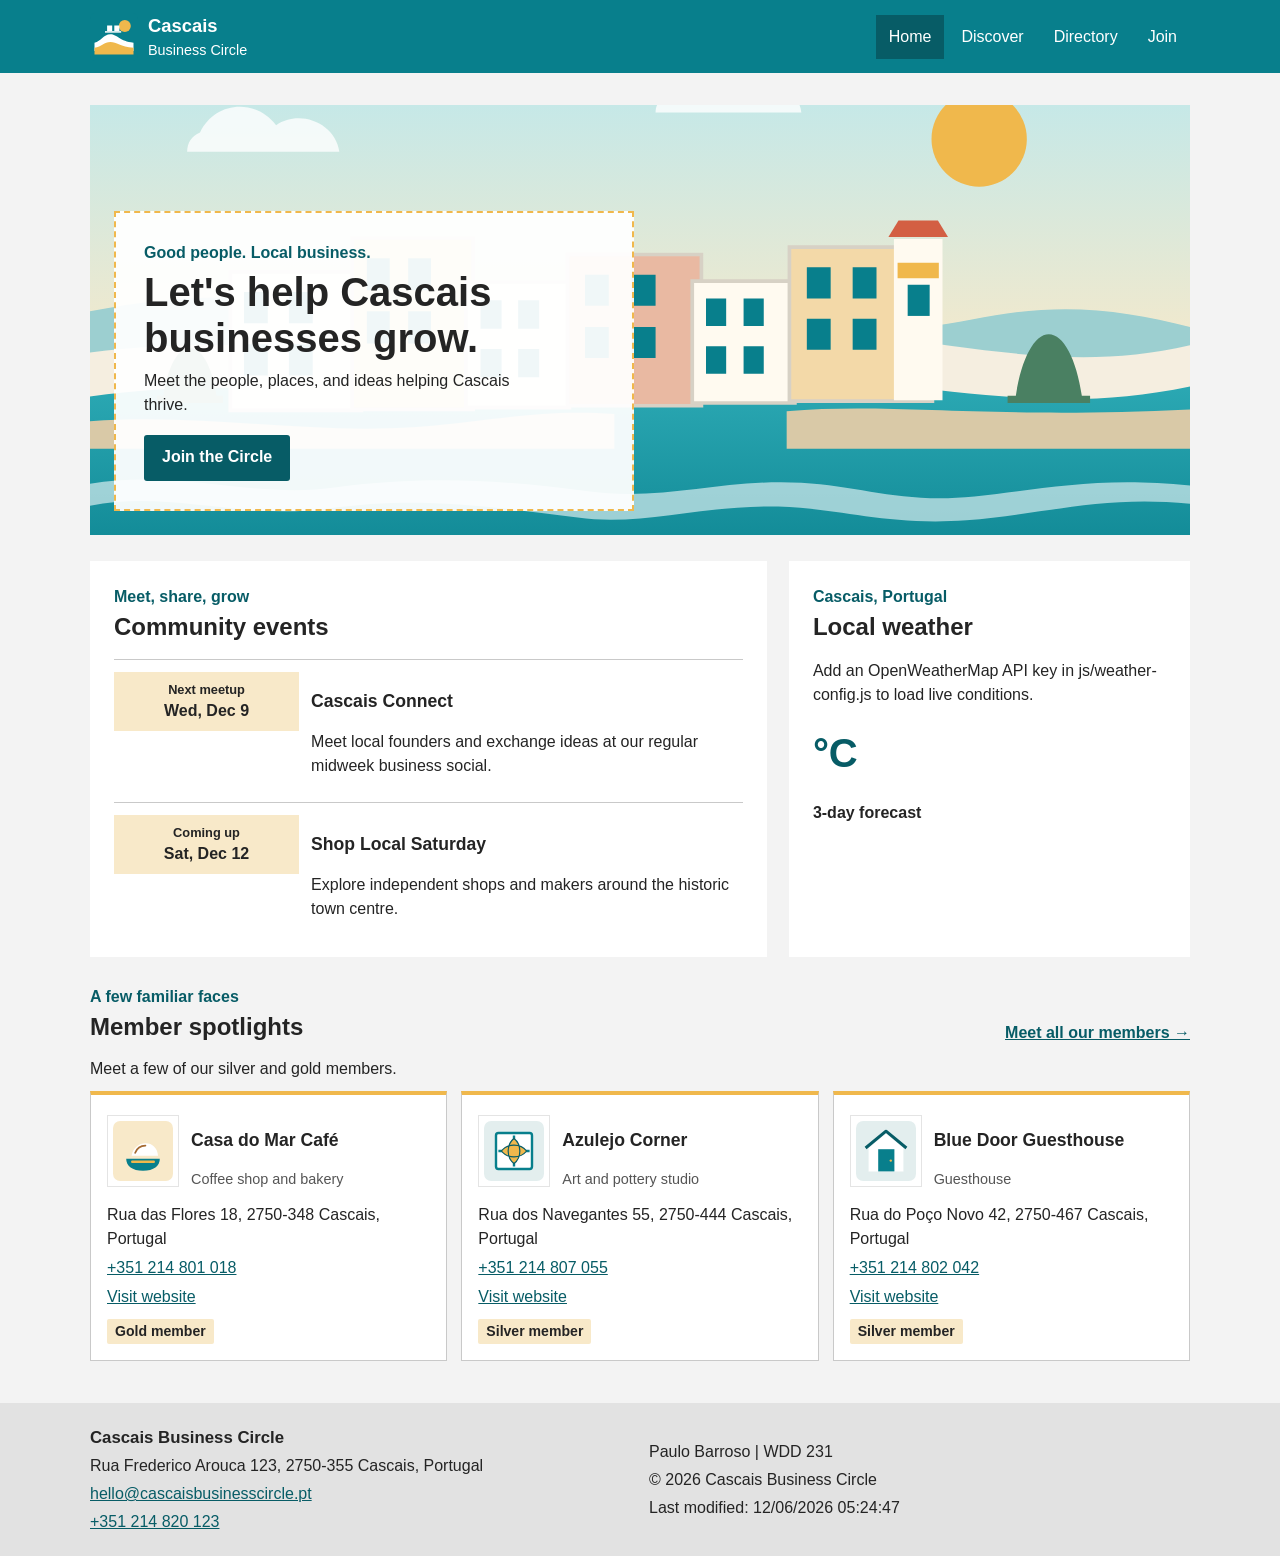
==== chamber/index.html @ 4b864246 "Build responsive chamber home page Co-authored-by: Copilot <223556219+Copilot@users.noreply.github.c" ====
<!DOCTYPE html>
<html lang="en">
<head>
    <meta charset="UTF-8">
    <meta name="viewport" content="width=device-width, initial-scale=1">
    <meta name="description" content="Discover local events, business resources, and member businesses with the Cascais Business Circle.">
    <meta name="author" content="Paulo Barroso">
    <meta property="og:title" content="Cascais Business Circle | Home">
    <meta property="og:description" content="Connecting Cascais businesses and building a stronger local community.">
    <meta property="og:image" content="https://pablopy10.github.io/wdd231/chamber/images/cascais-coast.svg">
    <meta property="og:url" content="https://pablopy10.github.io/wdd231/chamber/index.html">
    <meta property="og:type" content="website">
    <title>Cascais Business Circle | Home</title>
    <link rel="icon" href="images/favicon.svg" type="image/svg+xml">
    <link rel="stylesheet" href="css/reset.css">
    <link rel="stylesheet" href="css/small.css">
    <link rel="stylesheet" href="css/larger.css">
    <script src="js/navigation.js" defer></script>
    <script src="js/date.js" defer></script>
    <script src="js/weather-config.js" defer></script>
    <script src="js/home.js" defer></script>
</head>
<body>
    <header class="site-header">
        <a class="brand" href="index.html">
            <img src="images/cascais-business-circle.svg" alt="" width="48" height="48">
            <span><strong>Cascais</strong><small>Business Circle</small></span>
        </a>
        <button id="menu-button" aria-label="Open menu" aria-expanded="false" aria-controls="menu">☰</button>
        <nav id="menu" aria-label="Main navigation">
            <a href="index.html" aria-current="page">Home</a>
            <a href="discover.html">Discover</a>
            <a href="directory.html">Directory</a>
            <a href="join.html">Join</a>
        </nav>
    </header>

    <main class="home-main">
        <section class="hero" aria-labelledby="welcome-title">
            <img class="hero-image" src="images/cascais-coast.svg" alt="Illustration of Cascais homes along the Atlantic coast">
            <div class="hero-content">
                <p class="eyebrow">Good people. Local business.</p>
                <h1 id="welcome-title">Let's help Cascais businesses grow.</h1>
                <p>Meet the people, places, and ideas helping Cascais thrive.</p>
                <a class="button-link" href="join.html">Join the Circle</a>
            </div>
        </section>

        <div class="home-content-grid">
            <section class="home-panel events-panel" aria-labelledby="events-title">
                <p class="eyebrow">Meet, share, grow</p>
                <h2 id="events-title">Community events</h2>
                <div class="event-list">
                    <article class="event-card">
                        <div class="event-date">
                            <span class="event-date-label">Next meetup</span>
                            <time data-next-weekday="3">Loading date...</time>
                        </div>
                        <div>
                            <h3>Cascais Connect</h3>
                            <p>Meet local founders and exchange ideas at our regular midweek business social.</p>
                        </div>
                    </article>
                    <article class="event-card">
                        <div class="event-date">
                            <span class="event-date-label">Coming up</span>
                            <time data-next-weekday="6">Loading date...</time>
                        </div>
                        <div>
                            <h3>Shop Local Saturday</h3>
                            <p>Explore independent shops and makers around the historic town centre.</p>
                        </div>
                    </article>
                </div>
            </section>

            <section class="home-panel weather-panel" aria-labelledby="weather-title">
                <p class="eyebrow">Cascais, Portugal</p>
                <h2 id="weather-title">Local weather</h2>
                <p id="weather-status" class="weather-status" aria-live="polite">Loading current conditions...</p>
                <div id="weather-current" class="weather-current" hidden>
                    <p class="current-temperature"><span id="current-temperature"></span><span aria-hidden="true">°C</span></p>
                    <p id="current-description" class="current-description"></p>
                </div>
                <h3 class="forecast-heading">3-day forecast</h3>
                <div id="weather-forecast" class="forecast-list" aria-live="polite"></div>
            </section>
        </div>

        <section class="spotlights-section" aria-labelledby="spotlights-title">
            <div class="section-heading">
                <div>
                    <p class="eyebrow">A few familiar faces</p>
                    <h2 id="spotlights-title">Member spotlights</h2>
                </div>
                <a class="text-link" href="directory.html">Meet all our members <span aria-hidden="true">→</span></a>
            </div>
            <p id="spotlight-status" class="spotlight-status" aria-live="polite">Loading member spotlights...</p>
            <div id="spotlights" class="spotlight-grid"></div>
        </section>
    </main>

    <footer class="site-footer">
        <div class="footer-contact">
            <strong>Cascais Business Circle</strong>
            <span>Rua Frederico Arouca 123, 2750-355 Cascais, Portugal</span>
            <a href="mailto:hello@cascaisbusinesscircle.pt">hello@cascaisbusinesscircle.pt</a>
            <a href="tel:+351214820123">+351 214 820 123</a>
        </div>
        <div class="footer-student">
            <p>Paulo Barroso | WDD 231</p>
            <p>© <span id="currentyear"></span> Cascais Business Circle</p>
            <p>Last modified: <span id="lastModified"></span></p>
        </div>
    </footer>
</body>
</html>
---- chamber/css/small.css ----
:root {
    font-family: Arial, Helvetica, sans-serif;
    color: #242424;
    background: #f3f3f3;
    font-synthesis: none;
    --teal: #087f8c;
    --teal-dark: #075c66;
    --gold: #f0b84c;
    --paper: #fff;
    --line: #c9c9c9;
}

body {
    line-height: 1.5;
}

a {
    color: var(--teal-dark);
}

a:focus-visible,
button:focus-visible {
    outline: 3px solid var(--gold);
    outline-offset: 3px;
}

.site-header {
    padding: 12px max(5%, calc((100% - 1100px) / 2));
    background: var(--teal);
    color: var(--paper);
}

.brand {
    display: inline-flex;
    align-items: center;
    gap: 10px;
    color: var(--paper);
    text-decoration: none;
}

.brand img {
    flex: none;
}

.brand span,
.brand small {
    display: block;
}

.brand strong {
    font-size: 1.15rem;
}

.brand small {
    font-size: 0.9rem;
}

#menu-button {
    float: right;
    min-width: 44px;
    min-height: 44px;
    border: 1px solid var(--paper);
    border-radius: 3px;
    background: transparent;
    color: var(--paper);
    font-size: 1.35rem;
    cursor: pointer;
}

nav {
    display: none;
    clear: both;
    padding-top: 8px;
}

nav.open {
    display: grid;
}

nav a {
    padding: 10px;
    color: var(--paper);
    text-decoration: none;
}

nav a[aria-current="page"],
nav a:hover {
    background: var(--teal-dark);
}

main {
    width: min(90%, 1100px);
    min-height: 60vh;
    margin: 28px auto 42px;
}

.page-intro {
    padding: 22px 18px;
    border-left: 6px solid var(--gold);
    background: var(--paper);
}

.eyebrow {
    color: var(--teal-dark);
    font-weight: 700;
}

h1 {
    margin: 4px 0 8px;
    font-size: clamp(1.7rem, 6vw, 2.4rem);
    line-height: 1.15;
}

.directory {
    margin-top: 24px;
}

.directory-heading {
    display: flex;
    flex-wrap: wrap;
    align-items: center;
    justify-content: space-between;
    gap: 12px;
    margin-bottom: 12px;
}

.directory-heading h2 {
    font-size: 1.45rem;
}

.view-controls {
    display: flex;
    gap: 7px;
}

.view-button {
    min-height: 42px;
    padding: 7px 13px;
    border: 1px solid var(--teal);
    border-radius: 3px;
    background: var(--paper);
    color: var(--teal-dark);
    cursor: pointer;
}

.view-button.selected {
    background: var(--teal);
    color: var(--paper);
}

.directory-status {
    margin: 12px 0;
}

.member-grid {
    display: grid;
    grid-template-columns: 1fr;
    gap: 14px;
}

.member-card {
    min-width: 0;
    padding: 16px;
    border: 1px solid var(--line);
    border-top: 4px solid var(--teal);
    background: var(--paper);
    overflow-wrap: anywhere;
}

.member-card-header {
    display: flex;
    align-items: center;
    gap: 12px;
    margin-bottom: 12px;
}

.member-card-header img {
    width: 62px;
    height: 62px;
    flex: none;
    object-fit: contain;
    padding: 5px;
    border: 1px solid #e4e4e4;
    background: #fff;
}

.member-card h3 {
    font-size: 1.12rem;
    line-height: 1.25;
}

.member-category {
    color: #555;
    font-size: 0.9rem;
}

.member-details p {
    margin: 5px 0;
}

.member-level {
    display: inline-block;
    margin-top: 5px;
    padding: 2px 8px;
    border-radius: 2px;
    background: #f8e9c9;
    font-size: 0.88rem;
    font-weight: 700;
}

.home-main {
    margin-top: 22px;
}

.hero {
    position: relative;
    min-height: 350px;
    overflow: hidden;
    background: var(--paper);
}

.hero-image {
    display: block;
    position: absolute;
    inset: 0;
    width: 100%;
    height: 100%;
    object-fit: cover;
}

.hero-content {
    position: absolute;
    right: 12px;
    bottom: 12px;
    left: 12px;
    width: min(520px, calc(100% - 24px));
    padding: 16px;
    border: 2px dashed var(--gold);
    background: rgb(255 255 255 / 94%);
}

.hero-content h1 {
    max-width: 17ch;
}

.hero-content > p:not(.eyebrow) {
    max-width: 42ch;
    margin-bottom: 18px;
}

@media screen and (max-width: 699px) {
    .hero-content {
        right: auto;
    }
}

.button-link {
    display: inline-block;
    min-height: 46px;
    padding: 10px 18px;
    border-radius: 3px;
    background: var(--teal-dark);
    color: var(--paper);
    font-weight: 700;
    text-decoration: none;
}

.button-link:hover {
    background: #043f46;
}

.home-content-grid {
    display: grid;
    gap: 18px;
    margin-top: 22px;
}

.home-panel {
    min-width: 0;
    padding: 20px;
    background: var(--paper);
}

.home-panel h2,
.spotlights-section h2 {
    margin: 0 0 14px;
    font-size: 1.5rem;
}

.event-list {
    display: grid;
    gap: 12px;
}

.event-card {
    display: grid;
    grid-template-columns: minmax(88px, 0.6fr) 1.4fr;
    gap: 12px;
    padding: 12px 0;
    border-top: 1px solid var(--line);
}

.event-date {
    align-self: start;
    padding: 8px;
    background: #f8e9c9;
    color: #242424;
    text-align: center;
}

.event-date-label,
.event-date time {
    display: block;
}

.event-date-label {
    font-size: 0.8rem;
    font-weight: 700;
}

.event-date time {
    font-weight: 700;
}

.event-card h3,
.spotlight-card h3 {
    font-size: 1.1rem;
    line-height: 1.3;
}

.weather-status {
    margin-bottom: 10px;
}

.weather-current {
    display: flex;
    align-items: center;
    gap: 12px;
    min-height: 72px;
}

.current-temperature {
    color: var(--teal-dark);
    font-size: 2.5rem;
    font-weight: 700;
    line-height: 1;
}

.current-description {
    text-transform: capitalize;
}

.forecast-heading {
    margin: 12px 0 7px;
    font-size: 1rem;
}

.forecast-list {
    display: grid;
    gap: 7px;
}

.forecast-item {
    display: flex;
    justify-content: space-between;
    gap: 8px;
    padding-top: 7px;
    border-top: 1px solid var(--line);
}

.forecast-item h4 {
    font-size: 0.95rem;
}

.forecast-item p {
    text-align: right;
    text-transform: capitalize;
}

.spotlights-section {
    margin-top: 28px;
}

.section-heading {
    display: flex;
    flex-wrap: wrap;
    align-items: end;
    justify-content: space-between;
    gap: 12px;
    margin-bottom: 12px;
}

.section-heading h2 {
    margin-bottom: 0;
}

.text-link {
    font-weight: 700;
}

.spotlight-status {
    margin: 10px 0;
}

.spotlight-grid {
    display: grid;
    grid-template-columns: 1fr;
    gap: 14px;
}

.spotlight-card {
    min-width: 0;
    padding: 16px;
    border: 1px solid var(--line);
    border-top: 4px solid var(--gold);
    background: var(--paper);
    overflow-wrap: anywhere;
}

.spotlight-header {
    display: flex;
    align-items: center;
    gap: 12px;
    margin-bottom: 12px;
}

.spotlight-header img {
    width: 72px;
    height: 72px;
    flex: none;
    object-fit: contain;
    padding: 5px;
    border: 1px solid #e4e4e4;
    background: #fff;
}

.spotlight-details {
    display: grid;
    justify-items: start;
    gap: 5px;
}

.member-grid.list-view {
    grid-template-columns: 1fr;
    gap: 0;
}

.list-view .member-card {
    display: grid;
    grid-template-columns: 1fr;
    gap: 5px;
    padding: 12px;
    border: 0;
    border-bottom: 1px solid var(--line);
}

.list-view .member-card:nth-child(even) {
    background: #e9eeee;
}

.list-view .member-card-header {
    margin: 0;
}

.list-view .member-card-header img,
.list-view .member-category,
.list-view .member-description {
    display: none;
}

.site-footer {
    display: grid;
    gap: 18px;
    padding: 22px 5%;
    background: #e2e2e2;
}

.footer-contact,
.footer-student {
    display: grid;
    gap: 4px;
}

.footer-contact strong {
    font-size: 1.05rem;
}

.footer-student p:last-child {
    overflow-wrap: anywhere;
}

@media (prefers-reduced-motion: no-preference) {
    .button-link,
    nav a {
        transition: background-color 160ms ease;
    }
}
---- chamber/css/larger.css ----
@media screen and (min-width: 700px) {
    .site-header {
        display: flex;
        align-items: center;
        justify-content: space-between;
    }

    #menu-button {
        display: none;
    }

    nav,
    nav.open {
        display: flex;
        clear: none;
        gap: 4px;
        padding: 0;
    }

    nav a {
        padding: 10px 13px;
    }

    .page-intro {
        padding: 28px;
    }

    .home-main {
        margin-top: 32px;
    }

    .hero {
        min-height: 430px;
    }

    .hero-image {
        object-fit: cover;
    }

    .hero-content {
        display: flex;
        flex-direction: column;
        align-items: flex-start;
        justify-content: center;
        right: auto;
        bottom: 24px;
        left: 24px;
        width: min(520px, calc(100% - 48px));
        padding: 28px;
    }

    .hero-content h1 {
        font-size: clamp(2rem, 3.2vw, 2.5rem);
    }

    .home-content-grid {
        grid-template-columns: minmax(0, 1.35fr) minmax(270px, 0.8fr);
        gap: 22px;
        margin-top: 26px;
    }

    .home-panel {
        padding: 24px;
    }

    .spotlight-grid {
        grid-template-columns: repeat(3, minmax(0, 1fr));
    }

    .member-grid {
        grid-template-columns: repeat(2, minmax(0, 1fr));
    }

    .list-view .member-card {
        grid-template-columns: minmax(180px, 1fr) minmax(180px, 1fr) minmax(160px, 0.8fr);
        align-items: center;
        gap: 15px;
    }

    .list-view .member-card-header img,
    .list-view .member-category {
        display: block;
    }

    .site-footer {
        grid-template-columns: 1fr 1fr;
        align-items: center;
        padding-right: max(5%, calc((100% - 1100px) / 2));
        padding-left: max(5%, calc((100% - 1100px) / 2));
    }
}

@media screen and (min-width: 980px) {
    .member-grid {
        grid-template-columns: repeat(3, minmax(0, 1fr));
    }
}
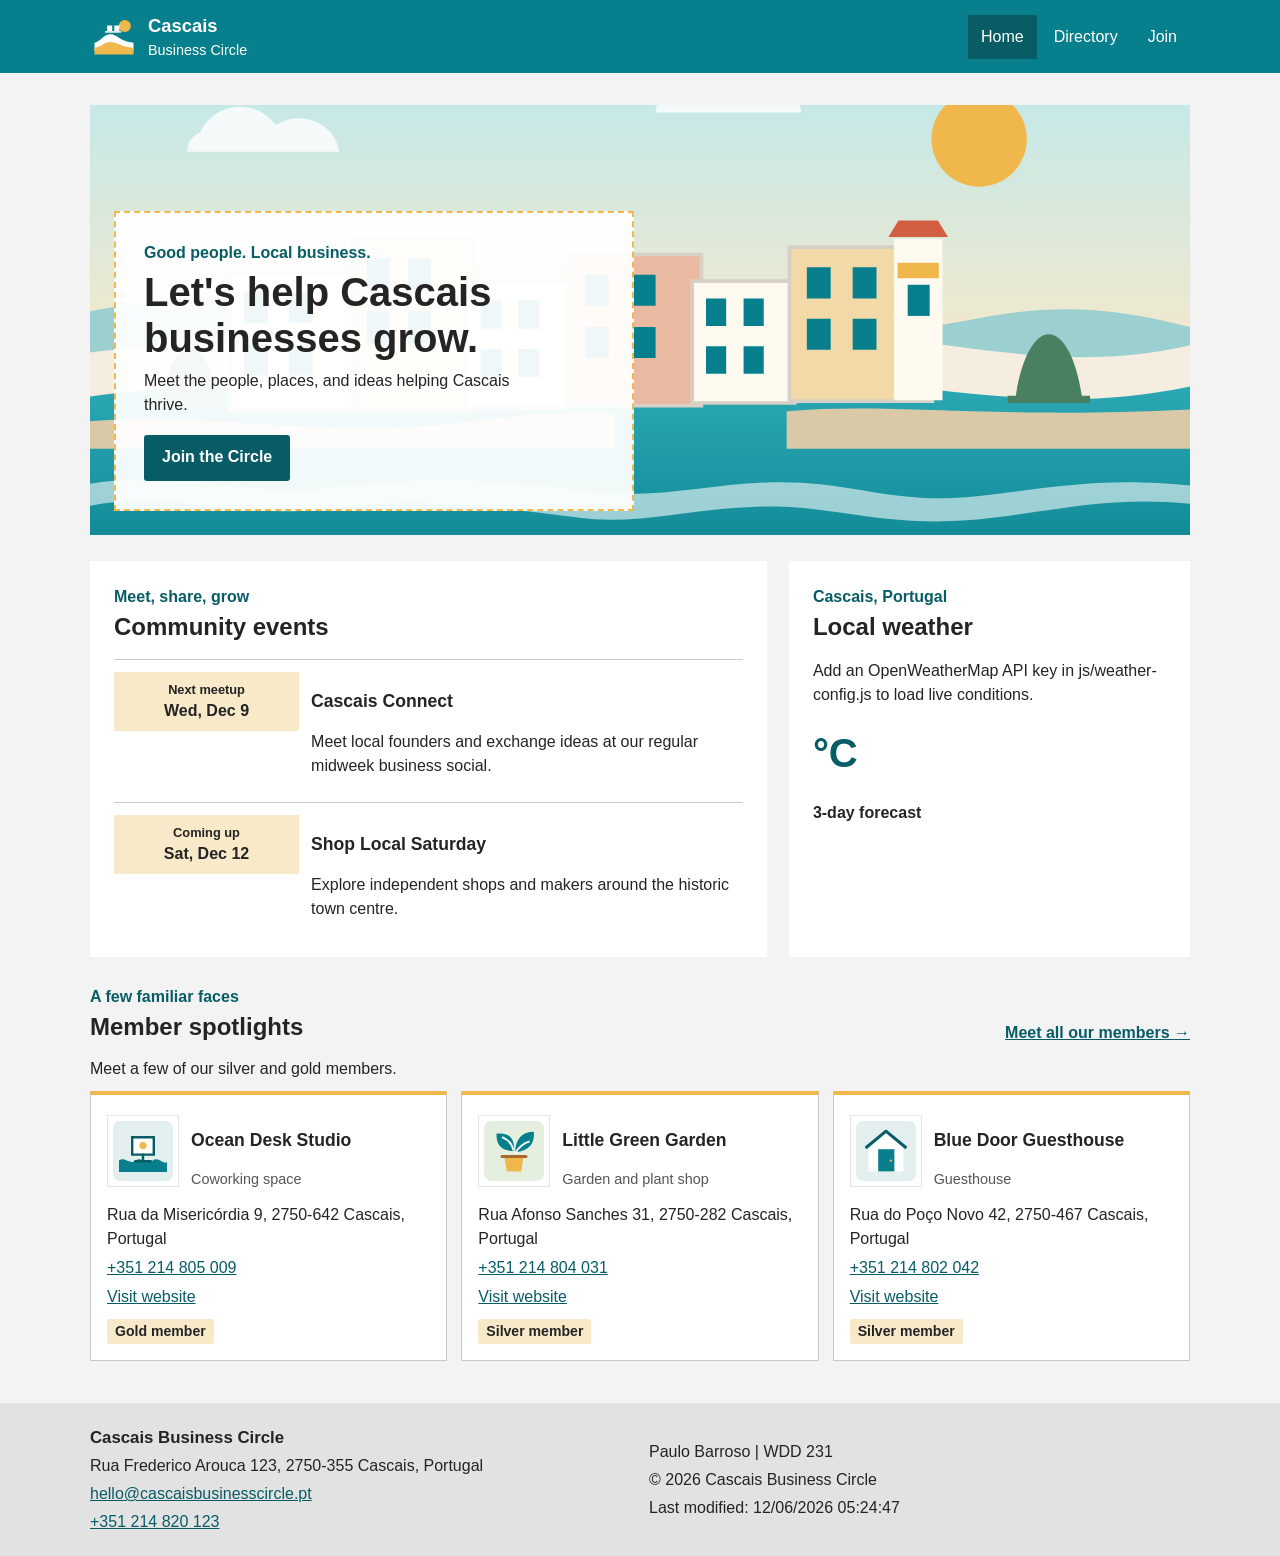
==== commit 26c3559b: "Add chamber membership join page Co-authored-by: Copilot <223556219+Copilot@users.noreply.github.com" ====
--- a/chamber/index.html
+++ b/chamber/index.html
@@ -29,7 +29,6 @@
         <button id="menu-button" aria-label="Open menu" aria-expanded="false" aria-controls="menu">☰</button>
         <nav id="menu" aria-label="Main navigation">
             <a href="index.html" aria-current="page">Home</a>
-            <a href="discover.html">Discover</a>
             <a href="directory.html">Directory</a>
             <a href="join.html">Join</a>
         </nav>
--- a/chamber/css/small.css
+++ b/chamber/css/small.css
@@ -445,6 +445,165 @@
     gap: 0;
 }
 
+.join-layout {
+    display: grid;
+    gap: 24px;
+    margin-top: 24px;
+}
+
+.join-form,
+.submission-card {
+    display: grid;
+    gap: 14px;
+    padding: 20px;
+    border: 1px solid var(--line);
+    background: var(--paper);
+}
+
+.join-form h2,
+.membership-options h2,
+.submission-card h2 {
+    margin-bottom: 4px;
+    font-size: 1.4rem;
+}
+
+.join-form label {
+    display: grid;
+    gap: 5px;
+    font-weight: 700;
+}
+
+.join-form input:not([type="hidden"]),
+.join-form select,
+.join-form textarea {
+    width: 100%;
+    min-height: 44px;
+    padding: 9px;
+    border: 1px solid #777;
+    border-radius: 3px;
+    background: var(--paper);
+    color: #242424;
+    font: inherit;
+}
+
+.join-form textarea {
+    resize: vertical;
+}
+
+.join-form input:focus-visible,
+.join-form select:focus-visible,
+.join-form textarea:focus-visible {
+    outline: 3px solid var(--gold);
+    outline-offset: 2px;
+}
+
+.submit-button,
+.dialog-close {
+    min-height: 46px;
+    padding: 10px 16px;
+    border: 0;
+    border-radius: 3px;
+    background: var(--teal-dark);
+    color: var(--paper);
+    font: inherit;
+    font-weight: 700;
+    cursor: pointer;
+}
+
+.submit-button:hover,
+.dialog-close:hover {
+    background: #043f46;
+}
+
+.membership-options {
+    display: grid;
+    align-content: start;
+    gap: 12px;
+}
+
+.membership-card {
+    padding: 16px;
+    border: 1px solid var(--line);
+    border-top: 4px solid var(--gold);
+    background: var(--paper);
+    animation: card-arrive 650ms ease-out both;
+}
+
+.membership-card:nth-of-type(2) {
+    animation-delay: 100ms;
+}
+
+.membership-card:nth-of-type(3) {
+    animation-delay: 200ms;
+}
+
+.membership-card:nth-of-type(4) {
+    animation-delay: 300ms;
+}
+
+.membership-card h3 {
+    margin-bottom: 4px;
+    font-size: 1.12rem;
+}
+
+.membership-card p {
+    margin-bottom: 5px;
+}
+
+.membership-dialog {
+    width: min(90%, 460px);
+    max-width: 460px;
+    margin: auto;
+    padding: 24px;
+    border: 2px solid var(--teal);
+    border-radius: 4px;
+    background: var(--paper);
+    color: #242424;
+}
+
+.membership-dialog::backdrop {
+    background: rgb(0 0 0 / 55%);
+}
+
+.membership-dialog h2 {
+    margin-bottom: 10px;
+    font-size: 1.35rem;
+}
+
+.membership-dialog form {
+    margin-top: 18px;
+}
+
+.submission-card {
+    margin-top: 24px;
+}
+
+.submission-details {
+    display: grid;
+    gap: 12px;
+}
+
+.submission-details dt {
+    color: var(--teal-dark);
+    font-weight: 700;
+}
+
+.submission-details dd {
+    overflow-wrap: anywhere;
+}
+
+@keyframes card-arrive {
+    from {
+        opacity: 0;
+        transform: translateY(12px);
+    }
+
+    to {
+        opacity: 1;
+        transform: translateY(0);
+    }
+}
+
 .list-view .member-card {
     display: grid;
     grid-template-columns: 1fr;
@@ -495,3 +654,9 @@
         transition: background-color 160ms ease;
     }
 }
+
+@media (prefers-reduced-motion: reduce) {
+    .membership-card {
+        animation: none;
+    }
+}
--- a/chamber/css/larger.css
+++ b/chamber/css/larger.css
@@ -59,6 +59,21 @@
         margin-top: 26px;
     }
 
+    .join-layout {
+        grid-template-columns: minmax(0, 1.3fr) minmax(260px, 0.8fr);
+        align-items: start;
+        gap: 24px;
+    }
+
+    .join-form {
+        padding: 24px;
+    }
+
+    .membership-options {
+        position: sticky;
+        top: 16px;
+    }
+
     .home-panel {
         padding: 24px;
     }
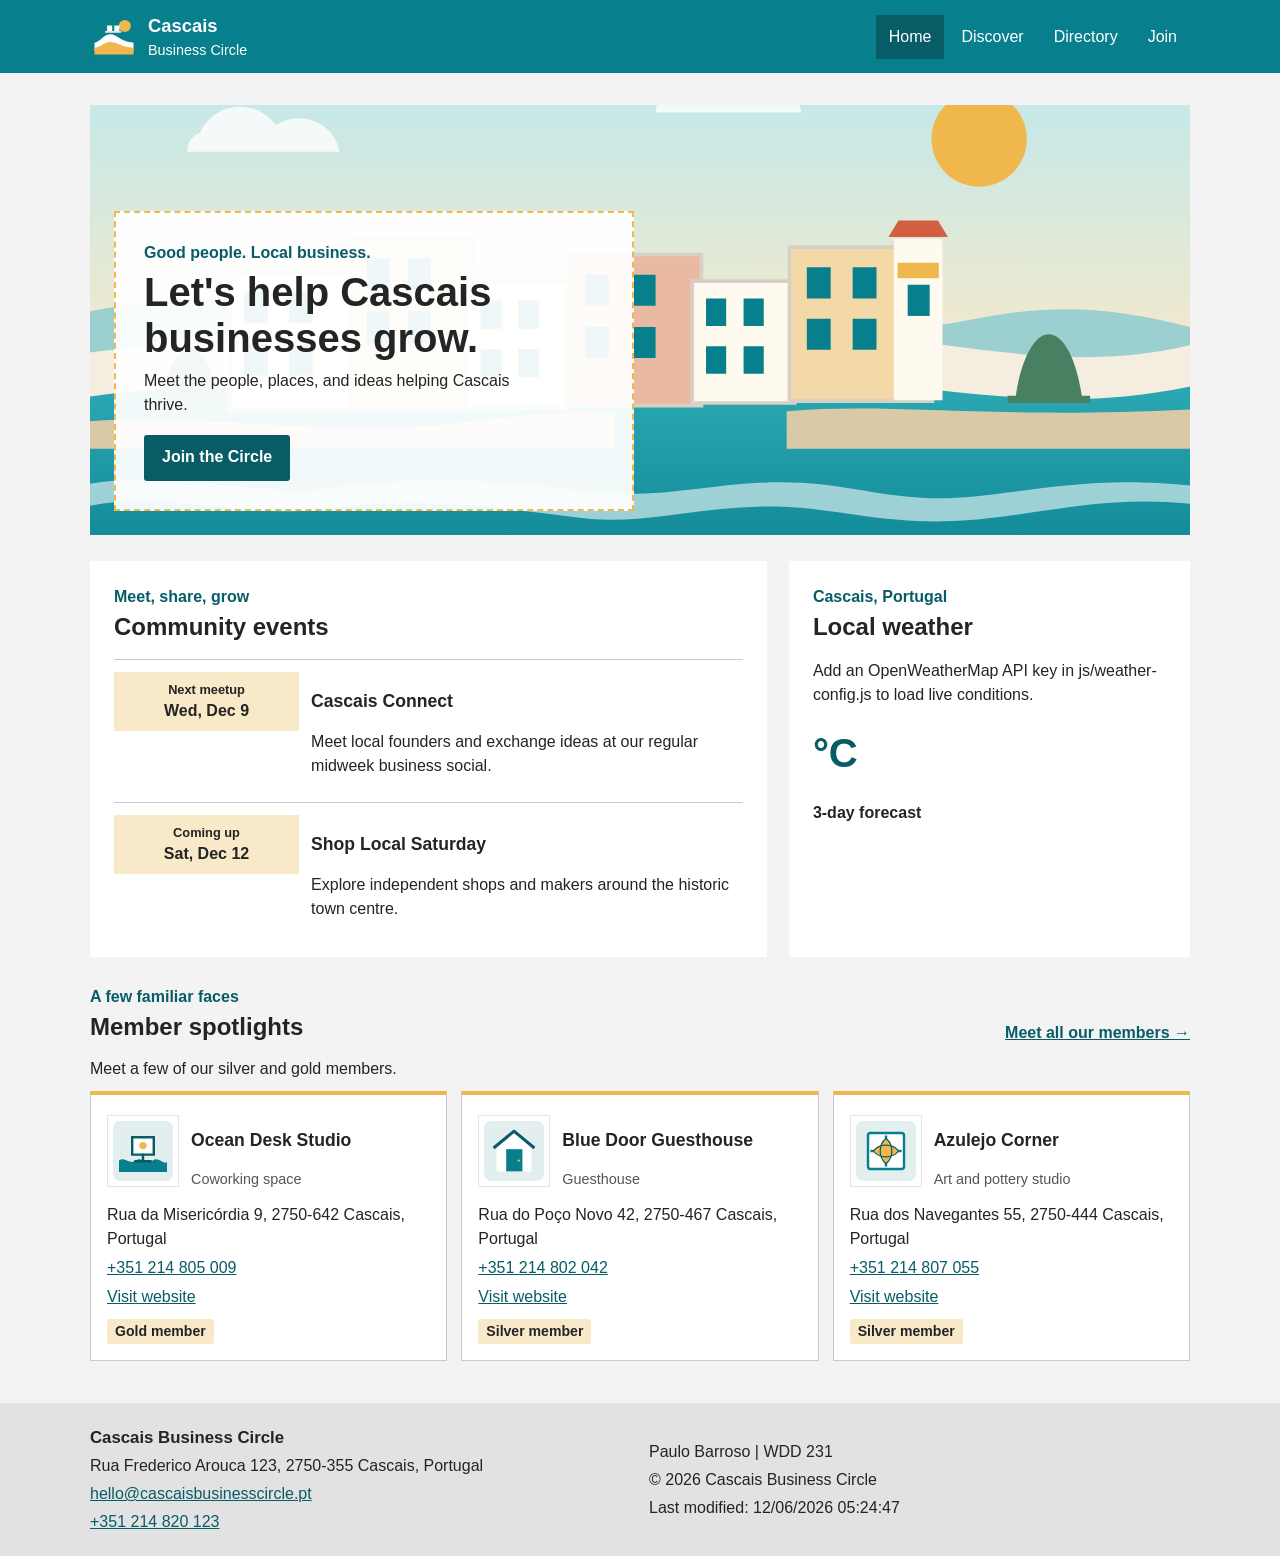
==== commit ab9a06c8: "Add chamber discover page Co-authored-by: Copilot <223556219+Copilot@users.noreply.github.com>" ====
--- a/chamber/index.html
+++ b/chamber/index.html
@@ -29,6 +29,7 @@
         <button id="menu-button" aria-label="Open menu" aria-expanded="false" aria-controls="menu">☰</button>
         <nav id="menu" aria-label="Main navigation">
             <a href="index.html" aria-current="page">Home</a>
+            <a href="discover.html">Discover</a>
             <a href="directory.html">Directory</a>
             <a href="join.html">Join</a>
         </nav>
--- a/chamber/css/small.css
+++ b/chamber/css/small.css
@@ -592,6 +592,82 @@
     overflow-wrap: anywhere;
 }
 
+.visit-message {
+    margin: 14px 0;
+    padding: 10px;
+    border-left: 5px solid var(--gold);
+    background: var(--paper);
+}
+
+.discover-title {
+    margin-bottom: 12px;
+}
+
+.discover-grid {
+    display: grid;
+    grid-template-areas:
+        "card1"
+        "card2"
+        "card3"
+        "card4"
+        "card5"
+        "card6"
+        "card7"
+        "card8";
+    gap: 12px;
+}
+
+.place-card {
+    min-width: 0;
+    padding: 12px;
+    border: 1px solid var(--line);
+    background: var(--paper);
+}
+
+.place-card-1 { grid-area: card1; }
+.place-card-2 { grid-area: card2; }
+.place-card-3 { grid-area: card3; }
+.place-card-4 { grid-area: card4; }
+.place-card-5 { grid-area: card5; }
+.place-card-6 { grid-area: card6; }
+.place-card-7 { grid-area: card7; }
+.place-card-8 { grid-area: card8; }
+
+.place-card h2 {
+    margin-bottom: 8px;
+    font-size: 1.2rem;
+}
+
+.place-card figure {
+    margin: 0 0 8px;
+}
+
+.place-card img {
+    display: block;
+    width: 300px;
+    max-width: 100%;
+    height: 200px;
+    object-fit: cover;
+    border: 1px solid var(--line);
+}
+
+.place-card address {
+    display: block;
+    margin-bottom: 8px;
+    color: #555;
+    font-size: 0.9rem;
+}
+
+.place-card button {
+    min-height: 44px;
+    margin-top: 10px;
+    padding: 8px 12px;
+    border: 1px solid var(--teal);
+    background: var(--paper);
+    color: var(--teal-dark);
+    cursor: pointer;
+}
+
 @keyframes card-arrive {
     from {
         opacity: 0;
--- a/chamber/css/larger.css
+++ b/chamber/css/larger.css
@@ -103,6 +103,26 @@
         padding-right: max(5%, calc((100% - 1100px) / 2));
         padding-left: max(5%, calc((100% - 1100px) / 2));
     }
+
+    .discover-grid {
+        grid-template-columns: repeat(2, minmax(0, 1fr));
+        grid-template-areas:
+            "card1 card2"
+            "card3 card4"
+            "card5 card6"
+            "card7 card8";
+    }
+}
+
+@media screen and (min-width: 641px) and (max-width: 1024px) {
+    .discover-grid {
+        grid-template-columns: repeat(2, minmax(0, 1fr));
+        grid-template-areas:
+            "card1 card2"
+            "card3 card4"
+            "card5 card6"
+            "card7 card8";
+    }
 }
 
 @media screen and (min-width: 980px) {
@@ -110,3 +130,21 @@
         grid-template-columns: repeat(3, minmax(0, 1fr));
     }
 }
+
+@media screen and (min-width: 1025px) {
+    .discover-grid {
+        grid-template-columns: repeat(4, minmax(0, 1fr));
+        grid-template-areas:
+            "card1 card2 card3 card4"
+            "card5 card6 card7 card8";
+    }
+
+    .place-card img {
+        filter: grayscale(10%);
+    }
+
+    .place-card img:hover {
+        filter: grayscale(0%) contrast(115%);
+        box-shadow: 5px 5px 0 var(--gold);
+    }
+}
